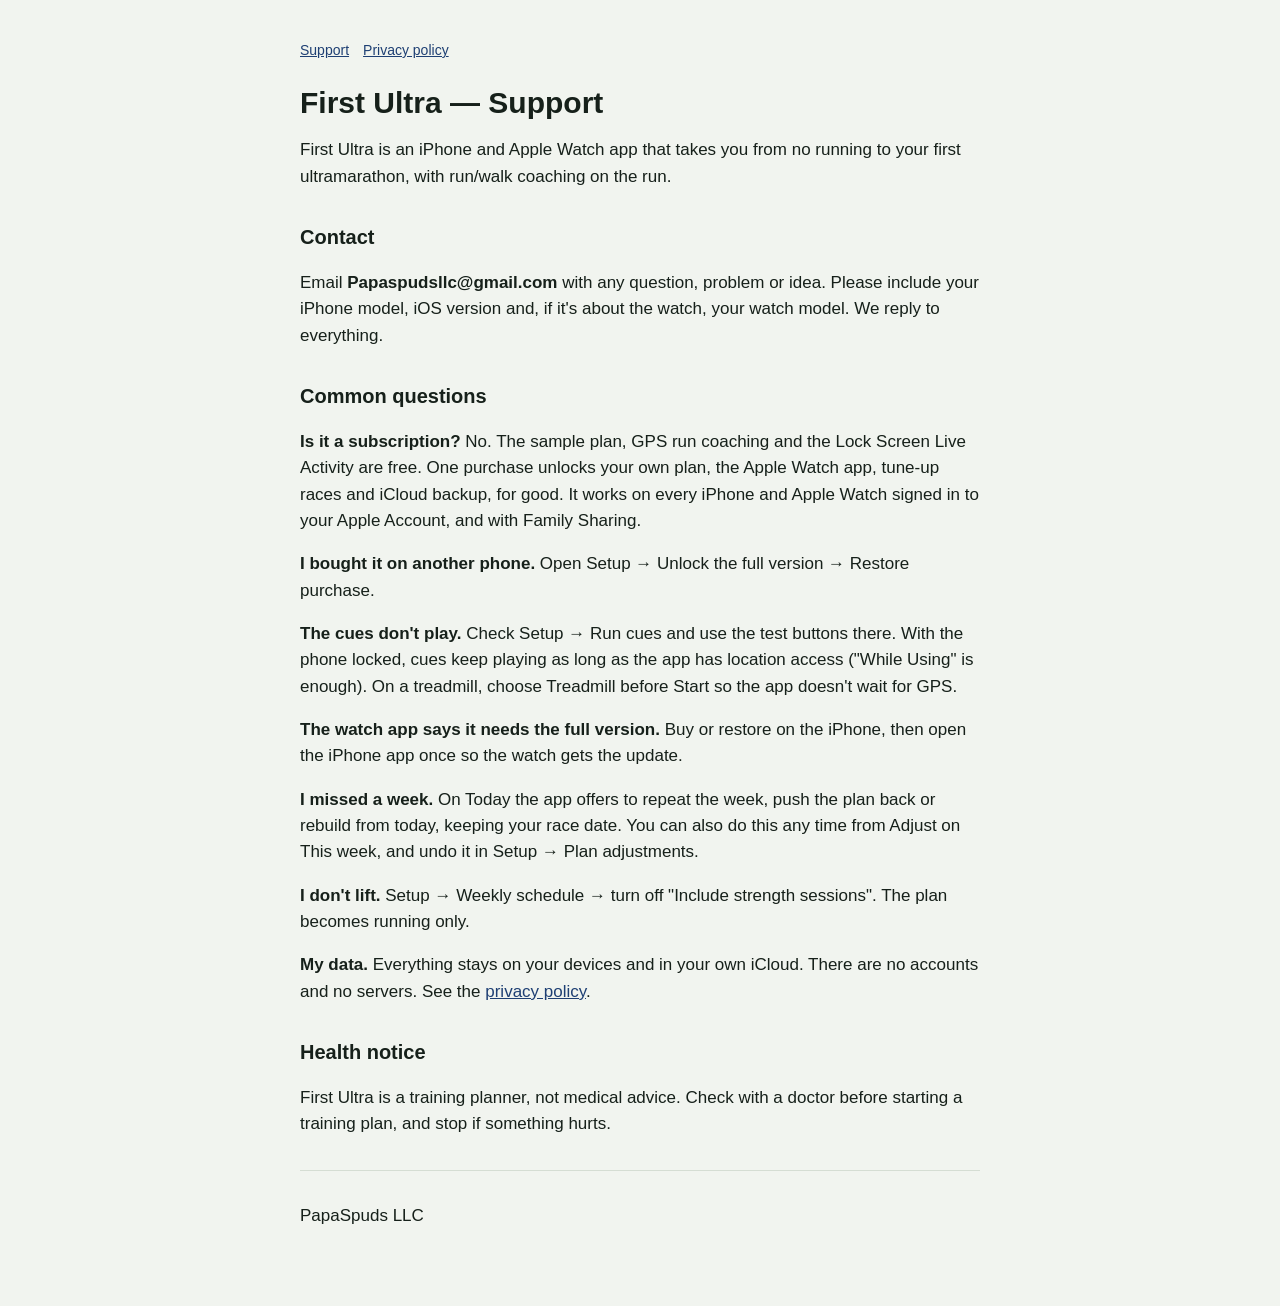
==== index.html @ ece2ba8e "First Ultra support site and privacy policy Co-Authored-By: Claude Fable 5.1 <noreply@anthropic.com>" ====
<!doctype html>
<html lang="en"><head><meta charset="utf-8"><meta name="viewport" content="width=device-width,initial-scale=1">
<title>First Ultra — Support</title>
<style>
:root{--bg:#F1F4EF;--ink:#16201A;--muted:#58665C;--accent:#1E3F73;--line:#D5DDD3}
@media(prefers-color-scheme:dark){:root{--bg:#0F1411;--ink:#E4EBE5;--muted:#9AA79E;--accent:#8DB2E8;--line:#2B362E}}
body{margin:0;background:var(--bg);color:var(--ink);font:17px/1.55 -apple-system,BlinkMacSystemFont,"Segoe UI",Helvetica,Arial,sans-serif}
main{max-width:680px;margin:0 auto;padding:40px 20px 60px}
h1{font-size:30px;line-height:1.15;margin:0 0 6px}h2{font-size:20px;margin:32px 0 8px}
a{color:var(--accent)}hr{border:0;border-top:1px solid var(--line);margin:32px 0}
nav{font-size:14px;color:var(--muted);margin-bottom:24px}nav a{margin-right:14px}
</style></head><body><main>
<nav><a href="index.html">Support</a><a href="privacy.html">Privacy policy</a></nav>
<h1>First Ultra — Support</h1>
<p>First Ultra is an iPhone and Apple Watch app that takes you from no running to your first ultramarathon, with run/walk coaching on the run.</p>
<h2>Contact</h2>
<p>Email <strong>Papaspudsllc@gmail.com</strong> with any question, problem or idea. Please include your iPhone model, iOS version and, if it's about the watch, your watch model. We reply to everything.</p>
<h2>Common questions</h2>
<p><strong>Is it a subscription?</strong> No. The sample plan, GPS run coaching and the Lock Screen Live Activity are free. One purchase unlocks your own plan, the Apple Watch app, tune-up races and iCloud backup, for good. It works on every iPhone and Apple Watch signed in to your Apple Account, and with Family Sharing.</p>
<p><strong>I bought it on another phone.</strong> Open Setup → Unlock the full version → Restore purchase.</p>
<p><strong>The cues don't play.</strong> Check Setup → Run cues and use the test buttons there. With the phone locked, cues keep playing as long as the app has location access ("While Using" is enough). On a treadmill, choose Treadmill before Start so the app doesn't wait for GPS.</p>
<p><strong>The watch app says it needs the full version.</strong> Buy or restore on the iPhone, then open the iPhone app once so the watch gets the update.</p>
<p><strong>I missed a week.</strong> On Today the app offers to repeat the week, push the plan back or rebuild from today, keeping your race date. You can also do this any time from Adjust on This week, and undo it in Setup → Plan adjustments.</p>
<p><strong>I don't lift.</strong> Setup → Weekly schedule → turn off "Include strength sessions". The plan becomes running only.</p>
<p><strong>My data.</strong> Everything stays on your devices and in your own iCloud. There are no accounts and no servers. See the <a href="privacy.html">privacy policy</a>.</p>
<h2>Health notice</h2>
<p>First Ultra is a training planner, not medical advice. Check with a doctor before starting a training plan, and stop if something hurts.</p>
<hr>
<p>PapaSpuds LLC</p>
</main></body></html>
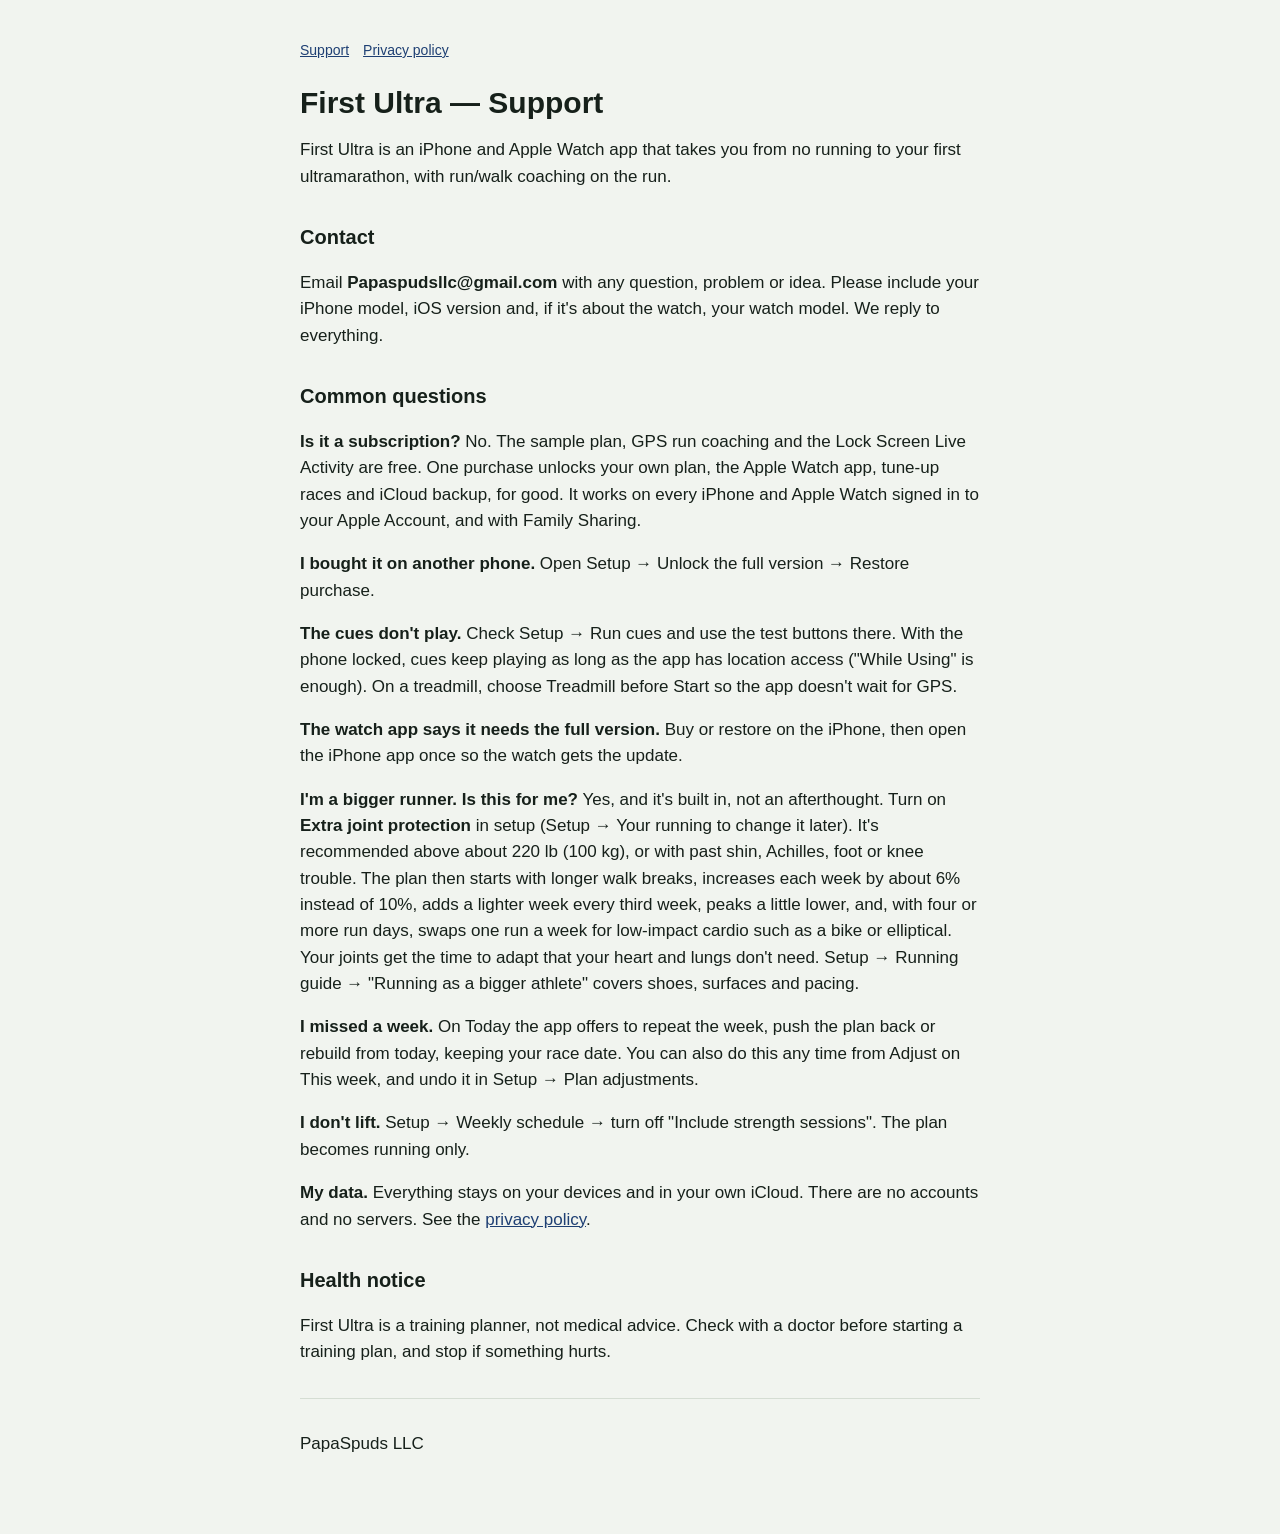
==== commit fe9182d5: "Support: joint protection for bigger runners Co-Authored-By: Claude Opus 5.5 <noreply@anthropic.com>" ====
--- a/index.html
+++ b/index.html
@@ -20,6 +20,7 @@
 <p><strong>I bought it on another phone.</strong> Open Setup → Unlock the full version → Restore purchase.</p>
 <p><strong>The cues don't play.</strong> Check Setup → Run cues and use the test buttons there. With the phone locked, cues keep playing as long as the app has location access ("While Using" is enough). On a treadmill, choose Treadmill before Start so the app doesn't wait for GPS.</p>
 <p><strong>The watch app says it needs the full version.</strong> Buy or restore on the iPhone, then open the iPhone app once so the watch gets the update.</p>
+<p><strong>I'm a bigger runner. Is this for me?</strong> Yes, and it's built in, not an afterthought. Turn on <strong>Extra joint protection</strong> in setup (Setup → Your running to change it later). It's recommended above about 220 lb (100 kg), or with past shin, Achilles, foot or knee trouble. The plan then starts with longer walk breaks, increases each week by about 6% instead of 10%, adds a lighter week every third week, peaks a little lower, and, with four or more run days, swaps one run a week for low-impact cardio such as a bike or elliptical. Your joints get the time to adapt that your heart and lungs don't need. Setup → Running guide → "Running as a bigger athlete" covers shoes, surfaces and pacing.</p>
 <p><strong>I missed a week.</strong> On Today the app offers to repeat the week, push the plan back or rebuild from today, keeping your race date. You can also do this any time from Adjust on This week, and undo it in Setup → Plan adjustments.</p>
 <p><strong>I don't lift.</strong> Setup → Weekly schedule → turn off "Include strength sessions". The plan becomes running only.</p>
 <p><strong>My data.</strong> Everything stays on your devices and in your own iCloud. There are no accounts and no servers. See the <a href="privacy.html">privacy policy</a>.</p>
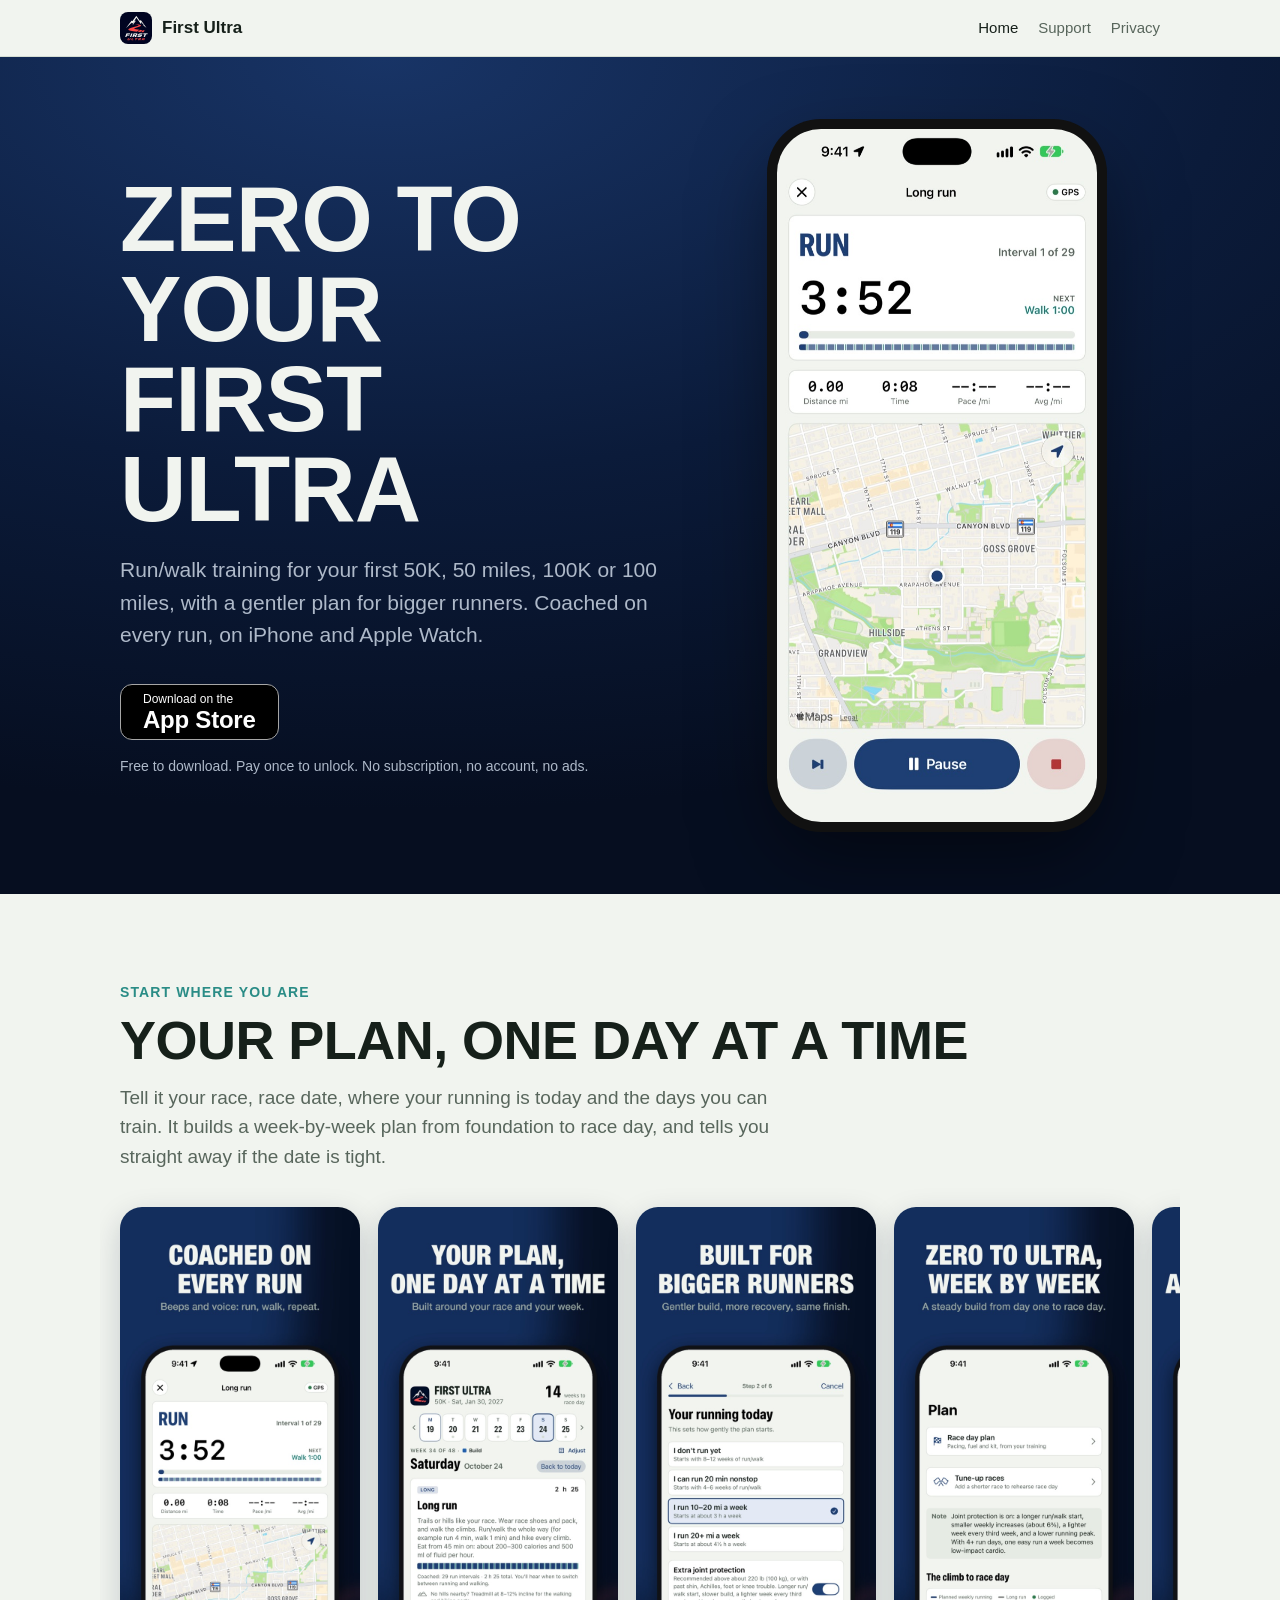
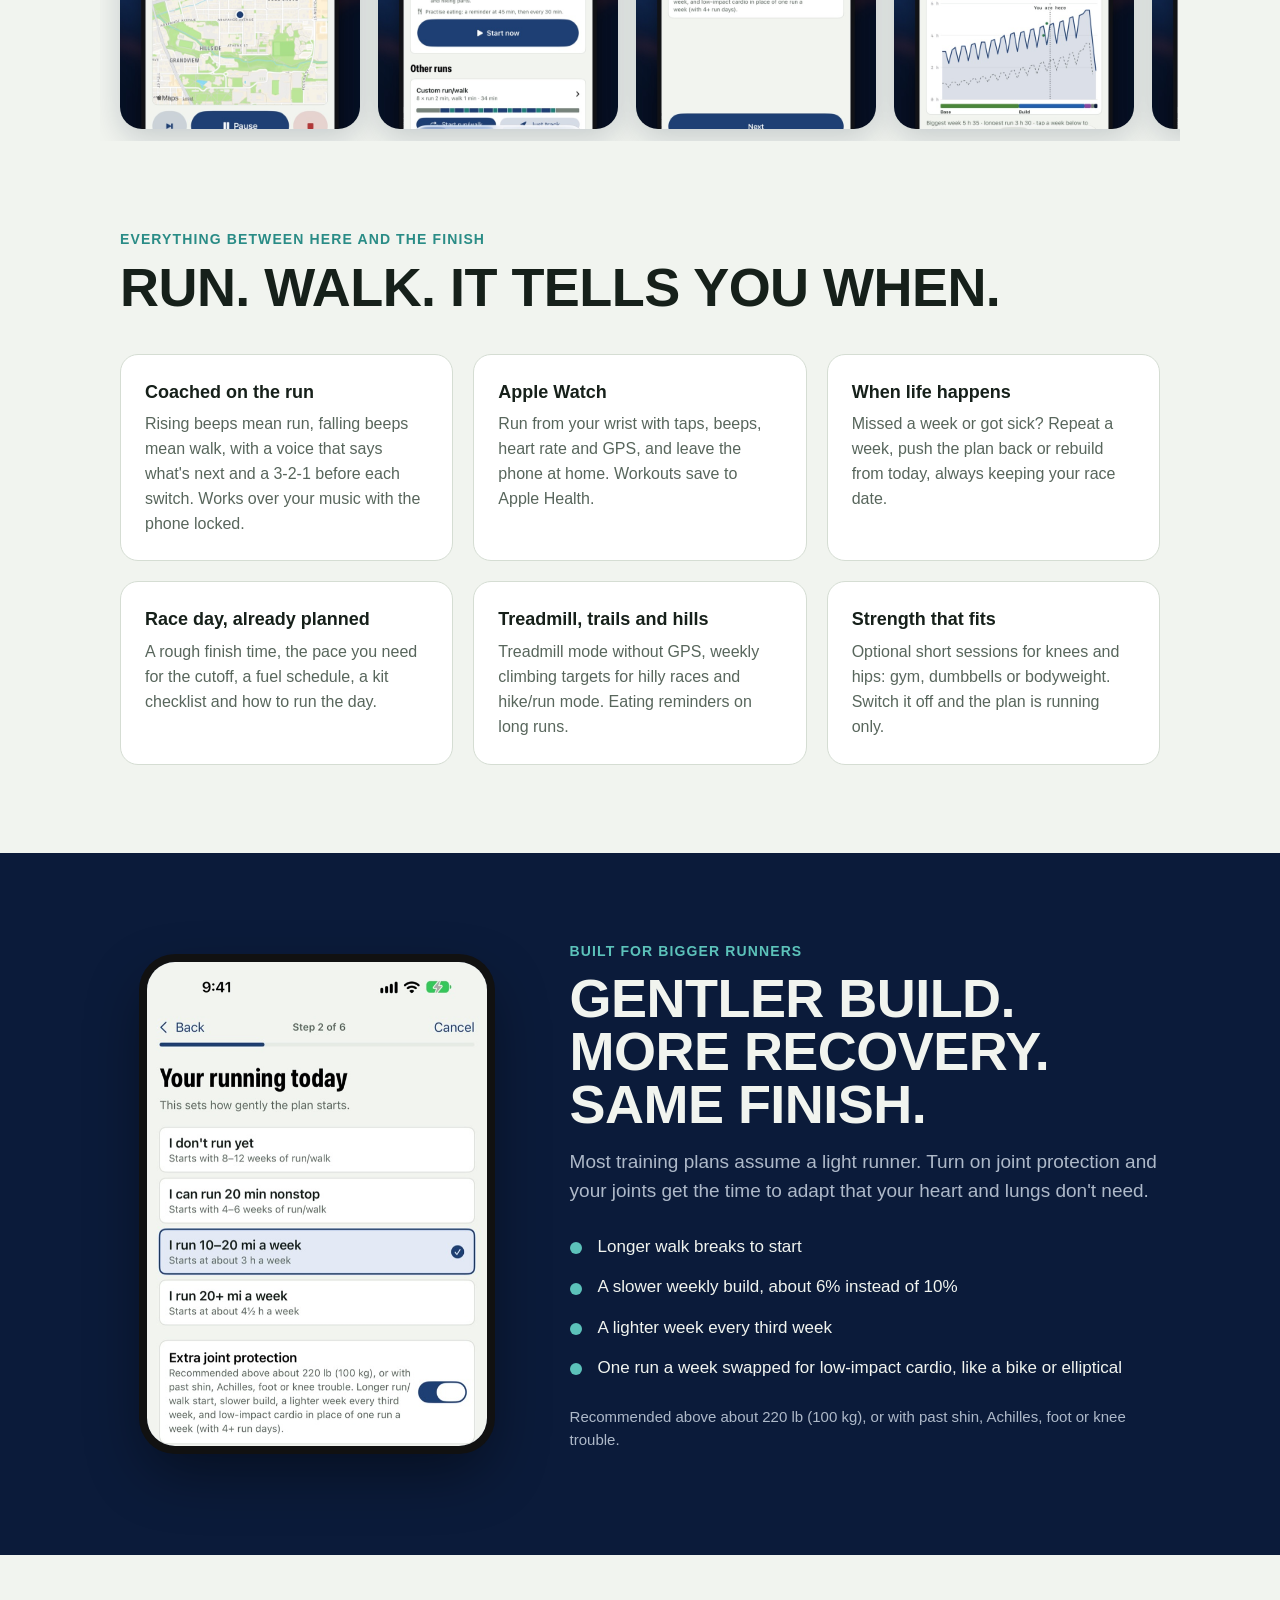
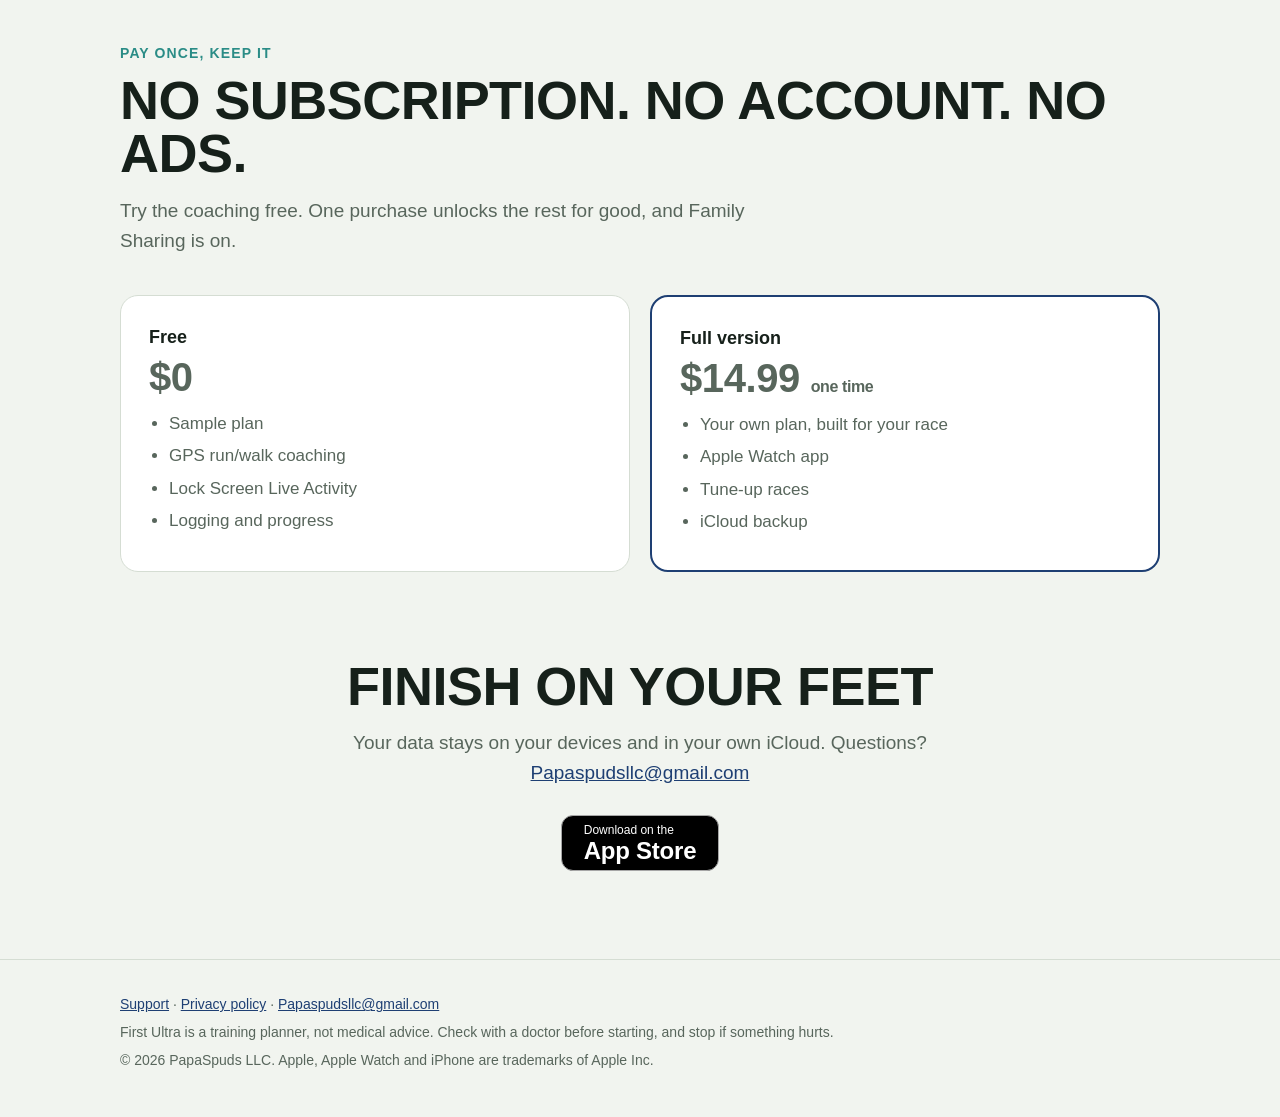
==== commit 460bdb2c: "Home page: hero, preview video, screenshots, pricing The root page becomes the First Ultra home page" ====
--- a/index.html
+++ b/index.html
@@ -1,31 +1,103 @@
 <!doctype html>
 <html lang="en"><head><meta charset="utf-8"><meta name="viewport" content="width=device-width,initial-scale=1">
-<title>First Ultra — Support</title>
-<style>
-:root{--bg:#F1F4EF;--ink:#16201A;--muted:#58665C;--accent:#1E3F73;--line:#D5DDD3}
-@media(prefers-color-scheme:dark){:root{--bg:#0F1411;--ink:#E4EBE5;--muted:#9AA79E;--accent:#8DB2E8;--line:#2B362E}}
-body{margin:0;background:var(--bg);color:var(--ink);font:17px/1.55 -apple-system,BlinkMacSystemFont,"Segoe UI",Helvetica,Arial,sans-serif}
-main{max-width:680px;margin:0 auto;padding:40px 20px 60px}
-h1{font-size:30px;line-height:1.15;margin:0 0 6px}h2{font-size:20px;margin:32px 0 8px}
-a{color:var(--accent)}hr{border:0;border-top:1px solid var(--line);margin:32px 0}
-nav{font-size:14px;color:var(--muted);margin-bottom:24px}nav a{margin-right:14px}
-</style></head><body><main>
-<nav><a href="index.html">Support</a><a href="privacy.html">Privacy policy</a></nav>
-<h1>First Ultra — Support</h1>
-<p>First Ultra is an iPhone and Apple Watch app that takes you from no running to your first ultramarathon, with run/walk coaching on the run.</p>
-<h2>Contact</h2>
-<p>Email <strong>Papaspudsllc@gmail.com</strong> with any question, problem or idea. Please include your iPhone model, iOS version and, if it's about the watch, your watch model. We reply to everything.</p>
-<h2>Common questions</h2>
-<p><strong>Is it a subscription?</strong> No. The sample plan, GPS run coaching and the Lock Screen Live Activity are free. One purchase unlocks your own plan, the Apple Watch app, tune-up races and iCloud backup, for good. It works on every iPhone and Apple Watch signed in to your Apple Account, and with Family Sharing.</p>
-<p><strong>I bought it on another phone.</strong> Open Setup → Unlock the full version → Restore purchase.</p>
-<p><strong>The cues don't play.</strong> Check Setup → Run cues and use the test buttons there. With the phone locked, cues keep playing as long as the app has location access ("While Using" is enough). On a treadmill, choose Treadmill before Start so the app doesn't wait for GPS.</p>
-<p><strong>The watch app says it needs the full version.</strong> Buy or restore on the iPhone, then open the iPhone app once so the watch gets the update.</p>
-<p><strong>I'm a bigger runner. Is this for me?</strong> Yes, and it's built in, not an afterthought. Turn on <strong>Extra joint protection</strong> in setup (Setup → Your running to change it later). It's recommended above about 220 lb (100 kg), or with past shin, Achilles, foot or knee trouble. The plan then starts with longer walk breaks, increases each week by about 6% instead of 10%, adds a lighter week every third week, peaks a little lower, and, with four or more run days, swaps one run a week for low-impact cardio such as a bike or elliptical. Your joints get the time to adapt that your heart and lungs don't need. Setup → Running guide → "Running as a bigger athlete" covers shoes, surfaces and pacing.</p>
-<p><strong>I missed a week.</strong> On Today the app offers to repeat the week, push the plan back or rebuild from today, keeping your race date. You can also do this any time from Adjust on This week, and undo it in Setup → Plan adjustments.</p>
-<p><strong>I don't lift.</strong> Setup → Weekly schedule → turn off "Include strength sessions". The plan becomes running only.</p>
-<p><strong>My data.</strong> Everything stays on your devices and in your own iCloud. There are no accounts and no servers. See the <a href="privacy.html">privacy policy</a>.</p>
-<h2>Health notice</h2>
-<p>First Ultra is a training planner, not medical advice. Check with a doctor before starting a training plan, and stop if something hurts.</p>
-<hr>
-<p>PapaSpuds LLC</p>
-</main></body></html>+<title>First Ultra: zero to your first ultramarathon</title>
+<meta name="description" content="Run/walk training for your first 50K, 50 miles, 100K or 100 miles, with a gentler plan for bigger runners. iPhone and Apple Watch. Pay once, no subscription.">
+<meta name="apple-itunes-app" content="app-id=6824324954">
+<meta name="theme-color" content="#0B1B3A">
+<link rel="canonical" href="https://joshuasharmon-stack.github.io/first-ultra/">
+<link rel="icon" href="assets/favicon.png"><link rel="apple-touch-icon" href="assets/apple-touch-icon.png">
+<meta property="og:type" content="website"><meta property="og:title" content="First Ultra: zero to your first ultramarathon">
+<meta property="og:description" content="Run/walk training for your first 50K, 50 miles, 100K or 100 miles, with a gentler plan for bigger runners. iPhone and Apple Watch. Pay once, no subscription."><meta property="og:url" content="https://joshuasharmon-stack.github.io/first-ultra/">
+<meta property="og:image" content="https://joshuasharmon-stack.github.io/first-ultra/assets/og.jpg"><meta name="twitter:card" content="summary_large_image">
+<link rel="stylesheet" href="assets/site.css">
+</head><body>
+<header class="top"><div class="wrap">
+<a class="brand" href="index.html"><img src="assets/icon.png" alt="" width="32" height="32">First Ultra</a>
+<nav><a href="index.html" aria-current=page>Home</a><a href="support.html">Support</a><a href="privacy.html">Privacy</a></nav>
+</div></header>
+<main>
+<div class="hero"><div class="wrap">
+<div>
+<h1 class="display">Zero to your first ultra</h1>
+<p class="lede">Run/walk training for your first 50K, 50 miles, 100K or 100 miles, with a gentler plan for bigger runners. Coached on every run, on iPhone and Apple Watch.</p>
+<a class="badge" href="https://apps.apple.com/us/app/first-ultra/id6824324954"><span class="store"><small>Download on the</small>App Store</span></a>
+<p class="terms">Free to download. Pay once to unlock. No subscription, no account, no ads.</p>
+</div>
+<div class="phone"><video src="assets/preview.mp4" poster="assets/poster.jpg" autoplay muted loop playsinline preload="metadata" aria-label="First Ultra app preview: plan, run/walk cues and race day"></video></div>
+</div></div>
+
+<section><div class="wrap">
+<p class="kicker">Start where you are</p>
+<h2 class="display h2">Your plan, one day at a time</h2>
+<p class="sub">Tell it your race, race date, where your running is today and the days you can train. It builds a week-by-week plan from foundation to race day, and tells you straight away if the date is tight.</p>
+</div>
+<div class="shots" tabindex="0" aria-label="App screenshots">
+<img src="assets/shot-01.jpg" alt="Coached on every run" width="640" height="1391" loading="lazy">
+<img src="assets/shot-02.jpg" alt="Your plan, one day at a time" width="640" height="1391" loading="lazy">
+<img src="assets/shot-03.jpg" alt="Built for bigger runners" width="640" height="1391" loading="lazy">
+<img src="assets/shot-04.jpg" alt="Zero to ultra, week by week" width="640" height="1391" loading="lazy">
+<img src="assets/shot-05.jpg" alt="Race day, already planned" width="640" height="1391" loading="lazy">
+<img src="assets/shot-06.jpg" alt="Strength that fits your week" width="640" height="1391" loading="lazy">
+<img src="assets/shot-07.jpg" alt="Watch the miles add up" width="640" height="1391" loading="lazy">
+</div></section>
+
+<section style="padding-top:0"><div class="wrap">
+<p class="kicker">Everything between here and the finish</p>
+<h2 class="display h2">Run. Walk. It tells you when.</h2>
+<div class="grid">
+<div class="card"><h3>Coached on the run</h3><p>Rising beeps mean run, falling beeps mean walk, with a voice that says what's next and a 3-2-1 before each switch. Works over your music with the phone locked.</p></div>
+<div class="card"><h3>Apple Watch</h3><p>Run from your wrist with taps, beeps, heart rate and GPS, and leave the phone at home. Workouts save to Apple Health.</p></div>
+<div class="card"><h3>When life happens</h3><p>Missed a week or got sick? Repeat a week, push the plan back or rebuild from today, always keeping your race date.</p></div>
+<div class="card"><h3>Race day, already planned</h3><p>A rough finish time, the pace you need for the cutoff, a fuel schedule, a kit checklist and how to run the day.</p></div>
+<div class="card"><h3>Treadmill, trails and hills</h3><p>Treadmill mode without GPS, weekly climbing targets for hilly races and hike/run mode. Eating reminders on long runs.</p></div>
+<div class="card"><h3>Strength that fits</h3><p>Optional short sessions for knees and hips: gym, dumbbells or bodyweight. Switch it off and the plan is running only.</p></div>
+</div>
+</div></section>
+
+<section class="big"><div class="wrap">
+<img class="screen" src="assets/joints.jpg" alt="The Extra joint protection setting in First Ultra setup" width="600" height="855" loading="lazy">
+<div>
+<p class="kicker" style="color:#5CC2BA">Built for bigger runners</p>
+<h2 class="display h2">Gentler build. More recovery. Same finish.</h2>
+<p class="sub">Most training plans assume a light runner. Turn on joint protection and your joints get the time to adapt that your heart and lungs don't need.</p>
+<ul>
+<li>Longer walk breaks to start</li>
+<li>A slower weekly build, about 6% instead of 10%</li>
+<li>A lighter week every third week</li>
+<li>One run a week swapped for low-impact cardio, like a bike or elliptical</li>
+</ul>
+<p class="note">Recommended above about 220 lb (100 kg), or with past shin, Achilles, foot or knee trouble.</p>
+</div>
+</div></section>
+
+<section><div class="wrap">
+<p class="kicker">Pay once, keep it</p>
+<h2 class="display h2">No subscription. No account. No ads.</h2>
+<p class="sub">Try the coaching free. One purchase unlocks the rest for good, and Family Sharing is on.</p>
+<div class="price">
+<div class="card"><h3>Free</h3><p class="display amt">$0</p>
+<ul><li>Sample plan</li><li>GPS run/walk coaching</li><li>Lock Screen Live Activity</li><li>Logging and progress</li></ul></div>
+<div class="card paid"><h3>Full version</h3><p class="display amt">$14.99 <span style="font-size:16px;text-transform:none;font-weight:600;color:var(--muted)">one time</span></p>
+<ul><li>Your own plan, built for your race</li><li>Apple Watch app</li><li>Tune-up races</li><li>iCloud backup</li></ul></div>
+</div>
+</div></section>
+
+<section class="cta" style="padding-top:0"><div class="wrap">
+<h2 class="display h2">Finish on your feet</h2>
+<p class="sub">Your data stays on your devices and in your own iCloud. Questions? <a href="mailto:Papaspudsllc@gmail.com">Papaspudsllc@gmail.com</a></p>
+<a class="badge" href="https://apps.apple.com/us/app/first-ultra/id6824324954"><span class="store"><small>Download on the</small>App Store</span></a>
+</div></section>
+
+<script>
+if (matchMedia('(prefers-reduced-motion: reduce)').matches) {
+  var v = document.querySelector('.phone video'); v.removeAttribute('autoplay'); v.pause(); v.controls = true;
+}
+</script>
+
+</main>
+<footer class="foot"><div class="wrap">
+<p><a href="support.html">Support</a> · <a href="privacy.html">Privacy policy</a> · <a href="mailto:Papaspudsllc@gmail.com">Papaspudsllc@gmail.com</a></p>
+<p>First Ultra is a training planner, not medical advice. Check with a doctor before starting, and stop if something hurts.</p>
+<p>© 2026 PapaSpuds LLC. Apple, Apple Watch and iPhone are trademarks of Apple Inc.</p>
+</div></footer>
+</body></html>
--- a/assets/site.css
+++ b/assets/site.css
@@ -0,0 +1,98 @@
+:root{--bg:#F1F4EF;--ink:#16201A;--muted:#58665C;--accent:#1E3F73;--line:#D5DDD3;--card:#FFFFFF;--teal:#2A8C86;
+--navy:#0B1B3A;--navy2:#1E3F73;--cream:#F1F4EF;--cream-muted:#AEB9C9}
+@media(prefers-color-scheme:dark){:root{--bg:#0F1411;--ink:#E4EBE5;--muted:#9AA79E;--accent:#8DB2E8;--line:#2B362E;--card:#161D19;--teal:#5CC2BA}}
+*{box-sizing:border-box}
+html{-webkit-text-size-adjust:100%}
+body{margin:0;background:var(--bg);color:var(--ink);font:17px/1.55 -apple-system,BlinkMacSystemFont,"Segoe UI",Helvetica,Arial,sans-serif}
+a{color:var(--accent)}
+img,video{display:block;max-width:100%;height:auto}
+.wrap{max-width:1080px;margin:0 auto;padding:0 20px}
+.display{font-family:-apple-system,BlinkMacSystemFont,"Helvetica Neue","Arial Narrow",sans-serif;font-weight:800;font-stretch:condensed;letter-spacing:-.01em;text-transform:uppercase;line-height:.98}
+
+/* Header */
+.top{position:sticky;top:0;z-index:10;background:color-mix(in srgb,var(--bg) 86%,transparent);backdrop-filter:saturate(1.6) blur(14px);-webkit-backdrop-filter:saturate(1.6) blur(14px);border-bottom:1px solid var(--line)}
+.top .wrap{display:flex;align-items:center;justify-content:space-between;height:56px}
+.brand{display:flex;align-items:center;gap:10px;font-weight:700;color:var(--ink);text-decoration:none;font-size:17px}
+.brand img{border-radius:8px}
+.top nav{display:flex;gap:20px;font-size:15px}
+.top nav a{color:var(--muted);text-decoration:none}
+.top nav a:hover,.top nav a[aria-current]{color:var(--ink)}
+
+/* Text pages */
+.doc{max-width:680px;margin:0 auto;padding:40px 20px 60px}
+.doc h1{font-size:30px;line-height:1.15;margin:0 0 6px}
+.doc h2{font-size:20px;margin:32px 0 8px}
+.doc hr{border:0;border-top:1px solid var(--line);margin:32px 0}
+
+/* Hero */
+.hero{background:radial-gradient(120% 90% at 30% 0%,#183466 0%,var(--navy) 55%,#060E20 100%);color:var(--cream);overflow:hidden}
+.hero .wrap{display:grid;grid-template-columns:1.1fr .9fr;gap:48px;align-items:center;padding-top:72px;padding-bottom:72px}
+.hero h1{font-size:clamp(48px,7.4vw,92px);margin:0 0 20px}
+.hero .lede{font-size:clamp(18px,2vw,21px);color:var(--cream-muted);max-width:30em;margin:0 0 32px}
+.badge img{height:56px;width:auto}
+.terms{margin:16px 0 0;font-size:14px;color:var(--cream-muted)}
+.phone{justify-self:center;width:min(320px,80vw);aspect-ratio:886/1920;border-radius:44px;overflow:hidden;background:#000;box-shadow:0 0 0 10px #111,0 30px 80px rgba(0,0,0,.5)}
+.phone video{width:100%;height:100%;object-fit:cover}
+
+/* Sections */
+section{padding:88px 0}
+.kicker{font-size:14px;font-weight:600;letter-spacing:.08em;text-transform:uppercase;color:var(--teal);margin:0 0 10px}
+.h2{font-size:clamp(34px,4.6vw,54px);margin:0 0 16px}
+.sub{font-size:19px;color:var(--muted);max-width:36em;margin:0}
+
+/* Screenshot strip */
+.shots{display:flex;gap:18px;overflow-x:auto;scroll-snap-type:x mandatory;padding:36px 20px 12px;margin:0 auto;max-width:1080px;scrollbar-width:thin}
+.shots img{flex:0 0 auto;width:min(240px,62vw);height:auto;border-radius:22px;scroll-snap-align:center;box-shadow:0 10px 30px rgba(11,27,58,.18)}
+
+/* Features */
+.grid{display:grid;grid-template-columns:repeat(3,1fr);gap:20px;margin-top:40px}
+.card{background:var(--card);border:1px solid var(--line);border-radius:18px;padding:24px}
+.card h3{font-size:18px;margin:0 0 6px}
+.card p{margin:0;color:var(--muted);font-size:16px}
+
+/* Bigger runners */
+.big{background:var(--navy);color:var(--cream)}
+.big .wrap{display:grid;grid-template-columns:.8fr 1.2fr;gap:56px;align-items:center}
+.big img{width:min(340px,80vw);justify-self:center;border-radius:28px;box-shadow:0 0 0 8px #111,0 24px 60px rgba(0,0,0,.45)}
+.big .sub{color:var(--cream-muted)}
+.big ul{list-style:none;padding:0;margin:28px 0 0;display:grid;gap:14px}
+.big li{padding-left:28px;position:relative}
+.big li::before{content:"";position:absolute;left:0;top:.5em;width:12px;height:12px;border-radius:50%;background:#5CC2BA}
+.big .note{font-size:15px;color:var(--cream-muted);margin-top:24px}
+
+/* Pricing */
+.price{display:grid;grid-template-columns:1fr 1fr;gap:20px;margin-top:40px}
+.price .card{padding:28px}
+.price .amt{font-size:40px;margin:4px 0 14px}
+.price ul{margin:0;padding-left:20px;color:var(--muted)}
+.price li{margin:6px 0}
+.price .paid{border:2px solid var(--accent)}
+
+/* Final CTA */
+.cta{text-align:center}
+.cta .badge{display:inline-block;margin-top:28px}
+.cta .sub{margin:0 auto}
+
+/* Footer */
+.foot{border-top:1px solid var(--line);padding:28px 0 40px;font-size:14px;color:var(--muted)}
+.foot p{margin:6px 0}
+
+@media(max-width:820px){
+  .hero .wrap,.big .wrap{grid-template-columns:1fr;gap:40px}
+  .hero .wrap{padding-top:48px;padding-bottom:56px;text-align:center}
+  .hero .lede{margin-left:auto;margin-right:auto}
+  .badge{display:inline-block}
+  .big .wrap > :first-child{order:2}
+  .grid{grid-template-columns:1fr 1fr}
+  section{padding:64px 0}
+}
+@media(max-width:560px){
+  .grid,.price{grid-template-columns:1fr}
+  .top nav{gap:14px}
+}
+@media(prefers-reduced-motion:reduce){.shots{scroll-behavior:auto}}
+
+/* Stand-in until the official badge is saved as assets/app-store-badge.svg */
+.store{display:inline-flex;flex-direction:column;justify-content:center;height:56px;padding:0 22px;border-radius:12px;background:#000;color:#fff;border:1px solid #A6A6A6;font-size:24px;font-weight:600;line-height:1;letter-spacing:-.01em;text-align:left}
+.store small{font-size:12px;font-weight:500;margin-bottom:3px;letter-spacing:0}
+.badge{text-decoration:none}
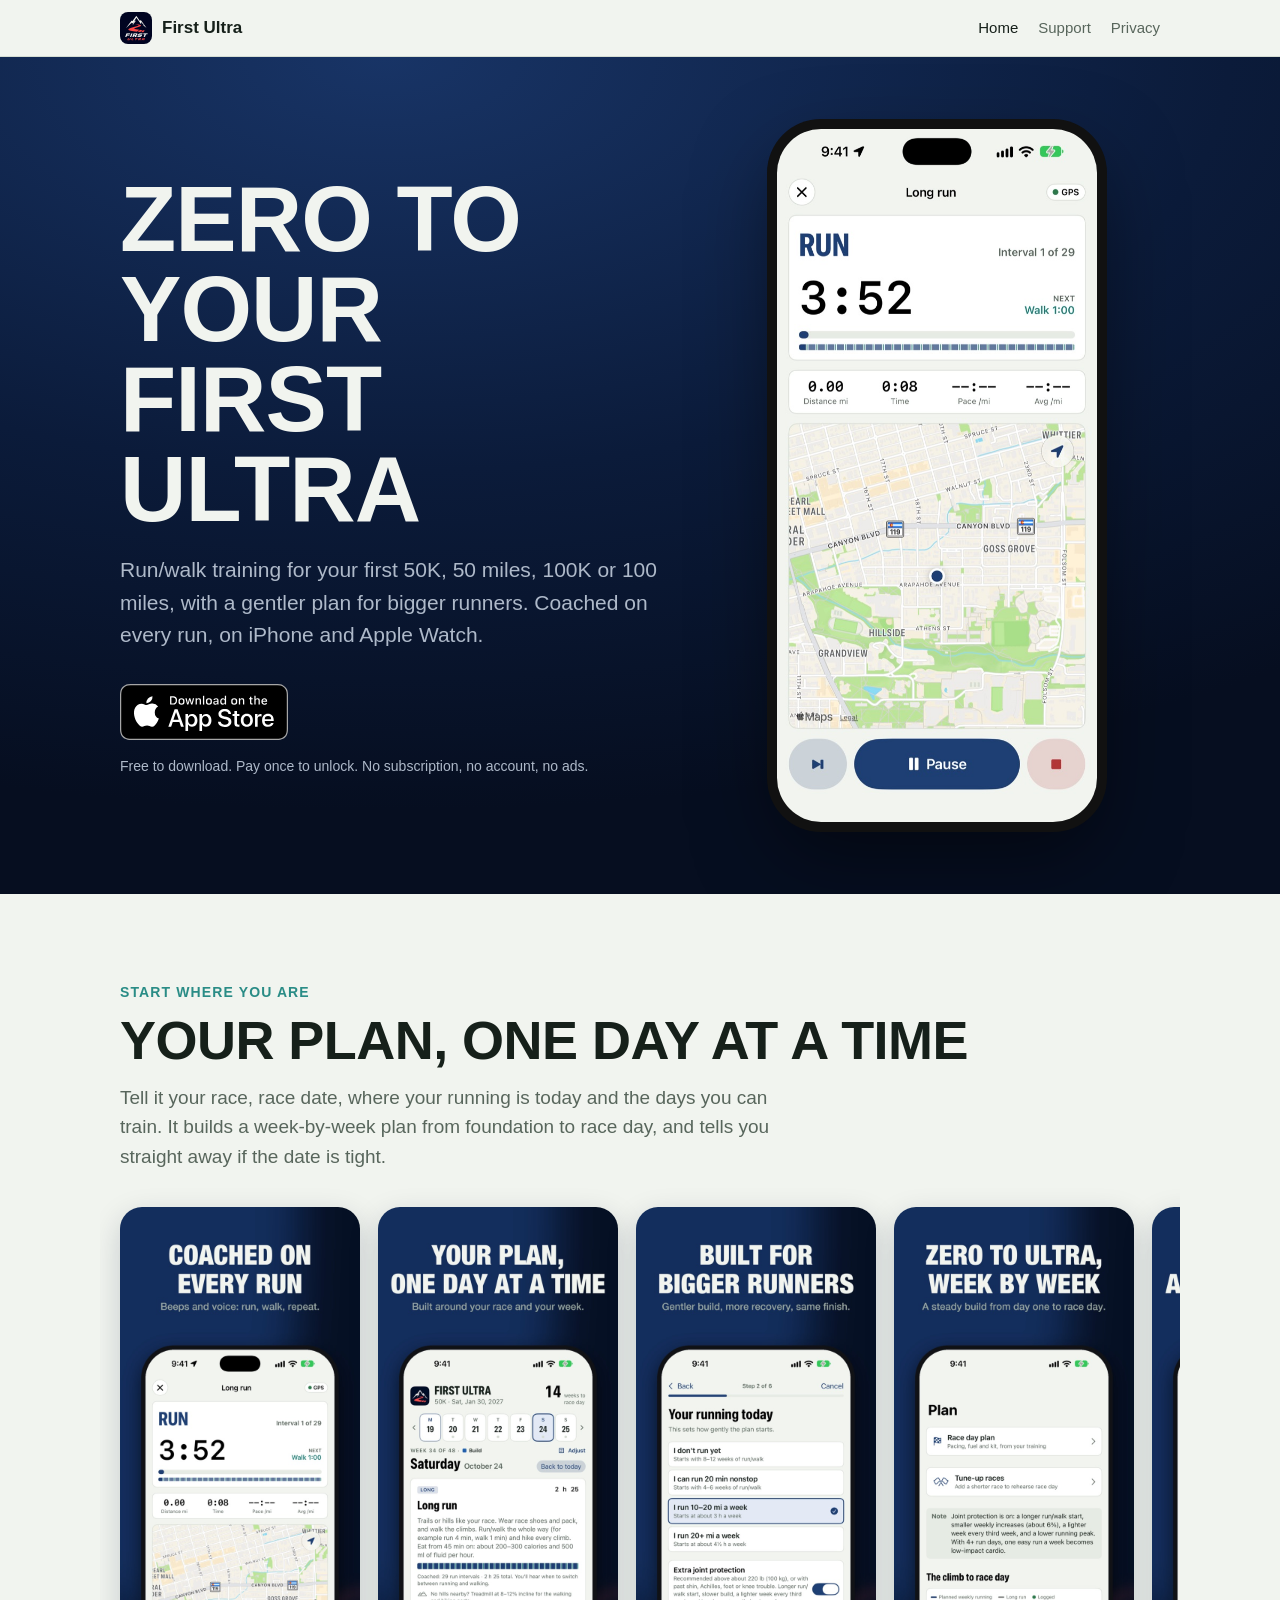
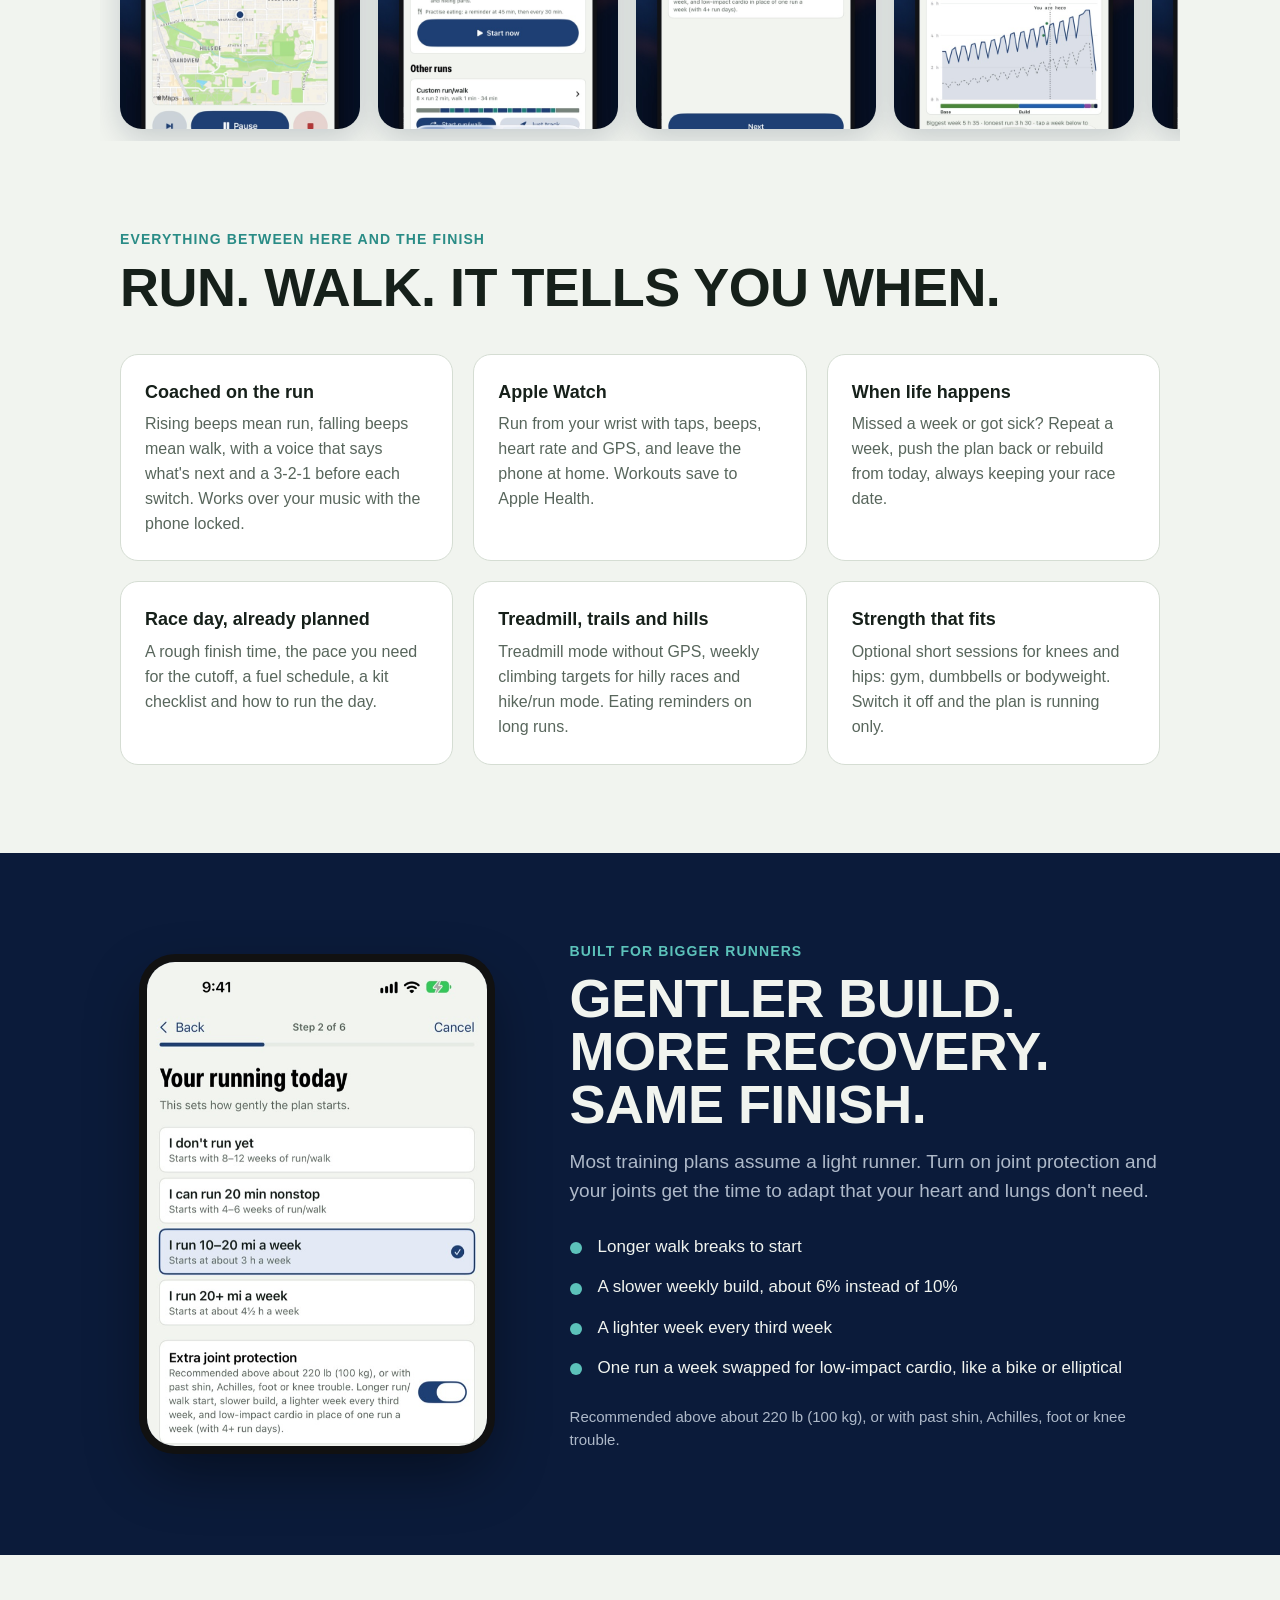
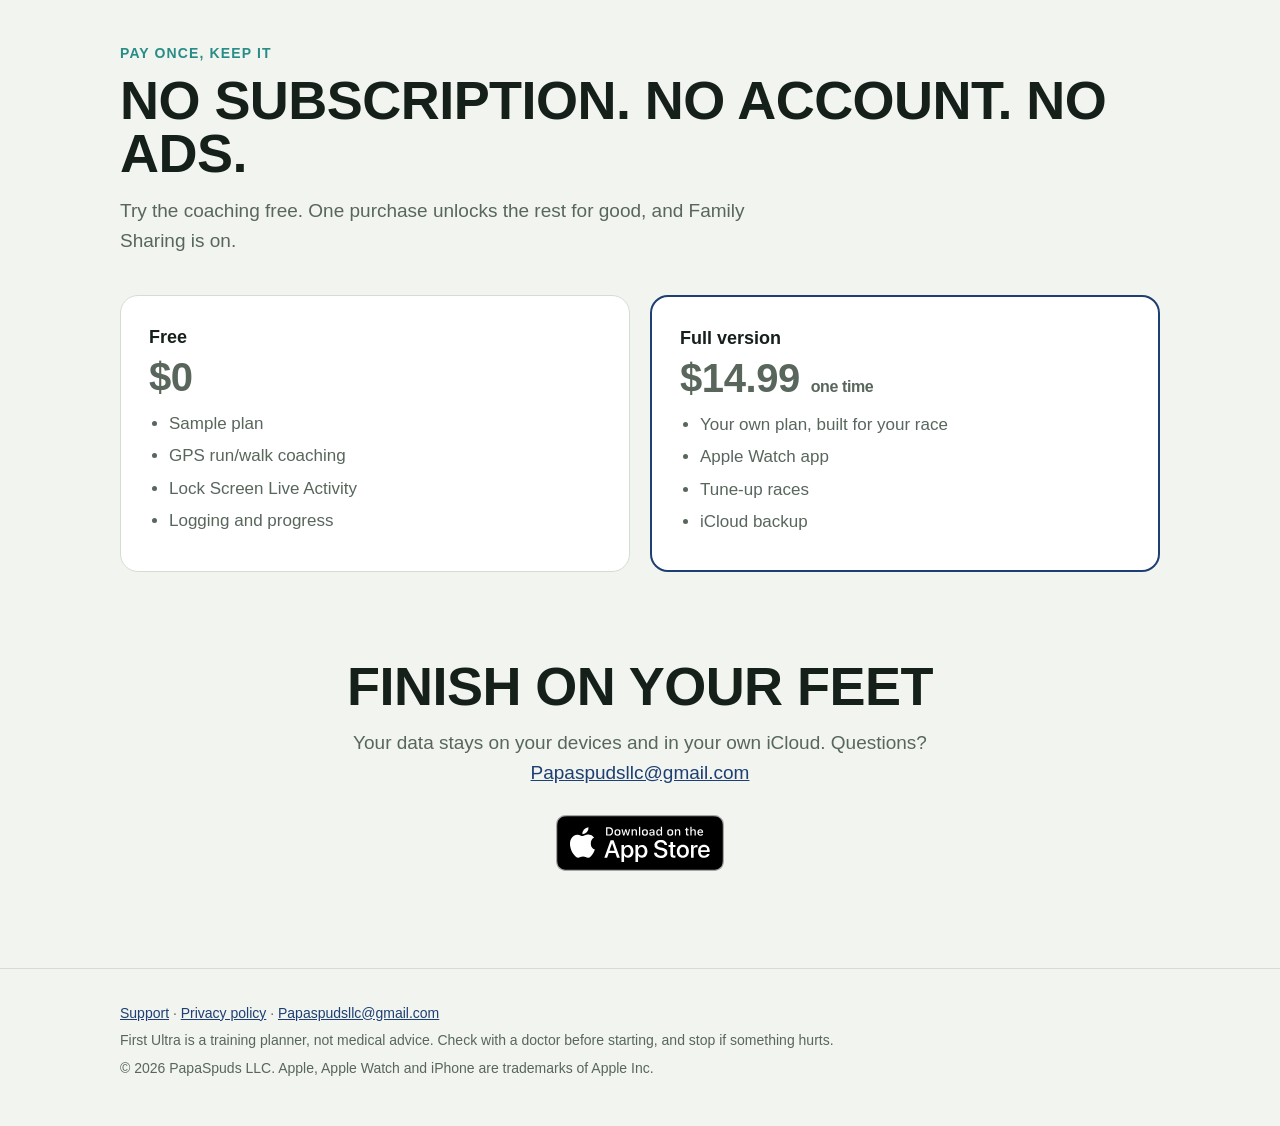
==== commit 1d28641a: "Use Apple's official App Store badge Co-Authored-By: Claude Opus 5.5 <noreply@anthropic.com>" ====
--- a/index.html
+++ b/index.html
@@ -20,7 +20,7 @@
 <div>
 <h1 class="display">Zero to your first ultra</h1>
 <p class="lede">Run/walk training for your first 50K, 50 miles, 100K or 100 miles, with a gentler plan for bigger runners. Coached on every run, on iPhone and Apple Watch.</p>
-<a class="badge" href="https://apps.apple.com/us/app/first-ultra/id6824324954"><span class="store"><small>Download on the</small>App Store</span></a>
+<a class="badge" href="https://apps.apple.com/us/app/first-ultra/id6824324954"><img src="assets/app-store-badge.svg" alt="Download on the App Store" width="168" height="56"></a>
 <p class="terms">Free to download. Pay once to unlock. No subscription, no account, no ads.</p>
 </div>
 <div class="phone"><video src="assets/preview.mp4" poster="assets/poster.jpg" autoplay muted loop playsinline preload="metadata" aria-label="First Ultra app preview: plan, run/walk cues and race day"></video></div>
@@ -85,7 +85,7 @@
 <section class="cta" style="padding-top:0"><div class="wrap">
 <h2 class="display h2">Finish on your feet</h2>
 <p class="sub">Your data stays on your devices and in your own iCloud. Questions? <a href="mailto:Papaspudsllc@gmail.com">Papaspudsllc@gmail.com</a></p>
-<a class="badge" href="https://apps.apple.com/us/app/first-ultra/id6824324954"><span class="store"><small>Download on the</small>App Store</span></a>
+<a class="badge" href="https://apps.apple.com/us/app/first-ultra/id6824324954"><img src="assets/app-store-badge.svg" alt="Download on the App Store" width="168" height="56"></a>
 </div></section>
 
 <script>
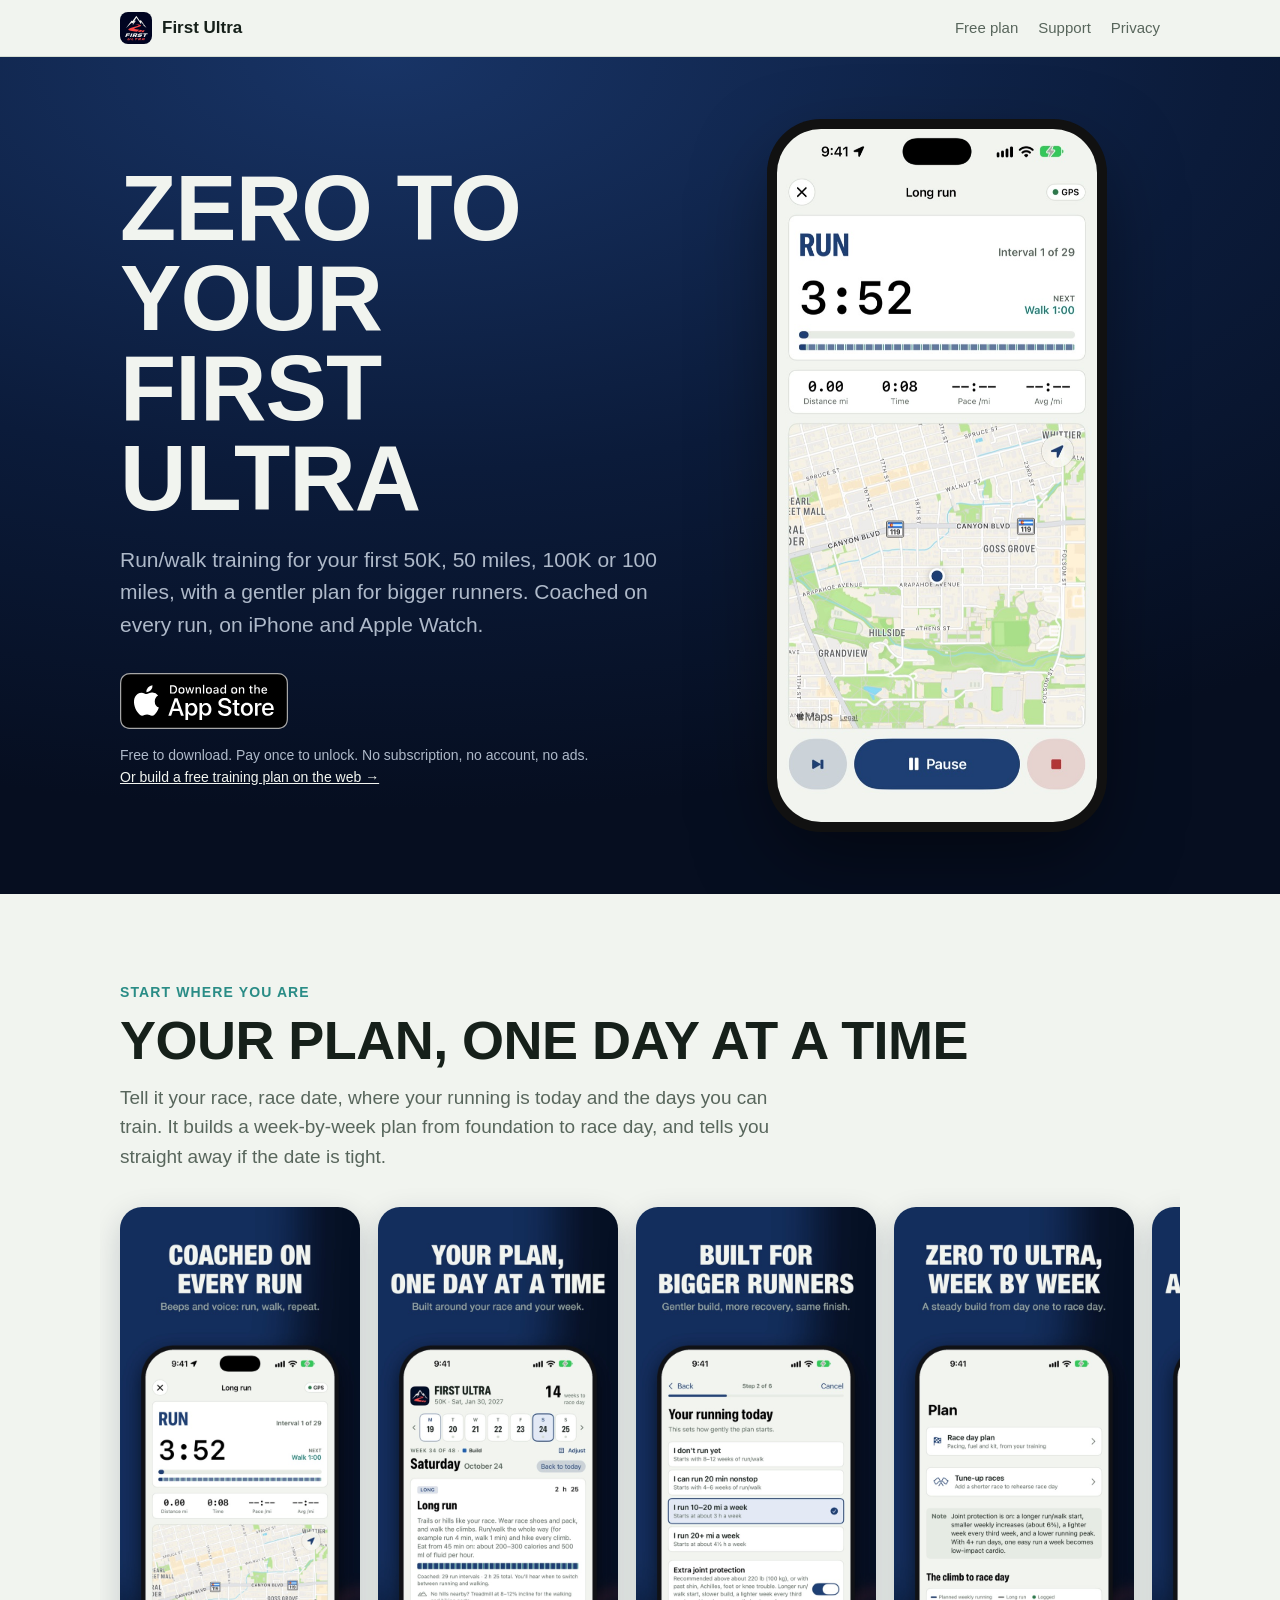
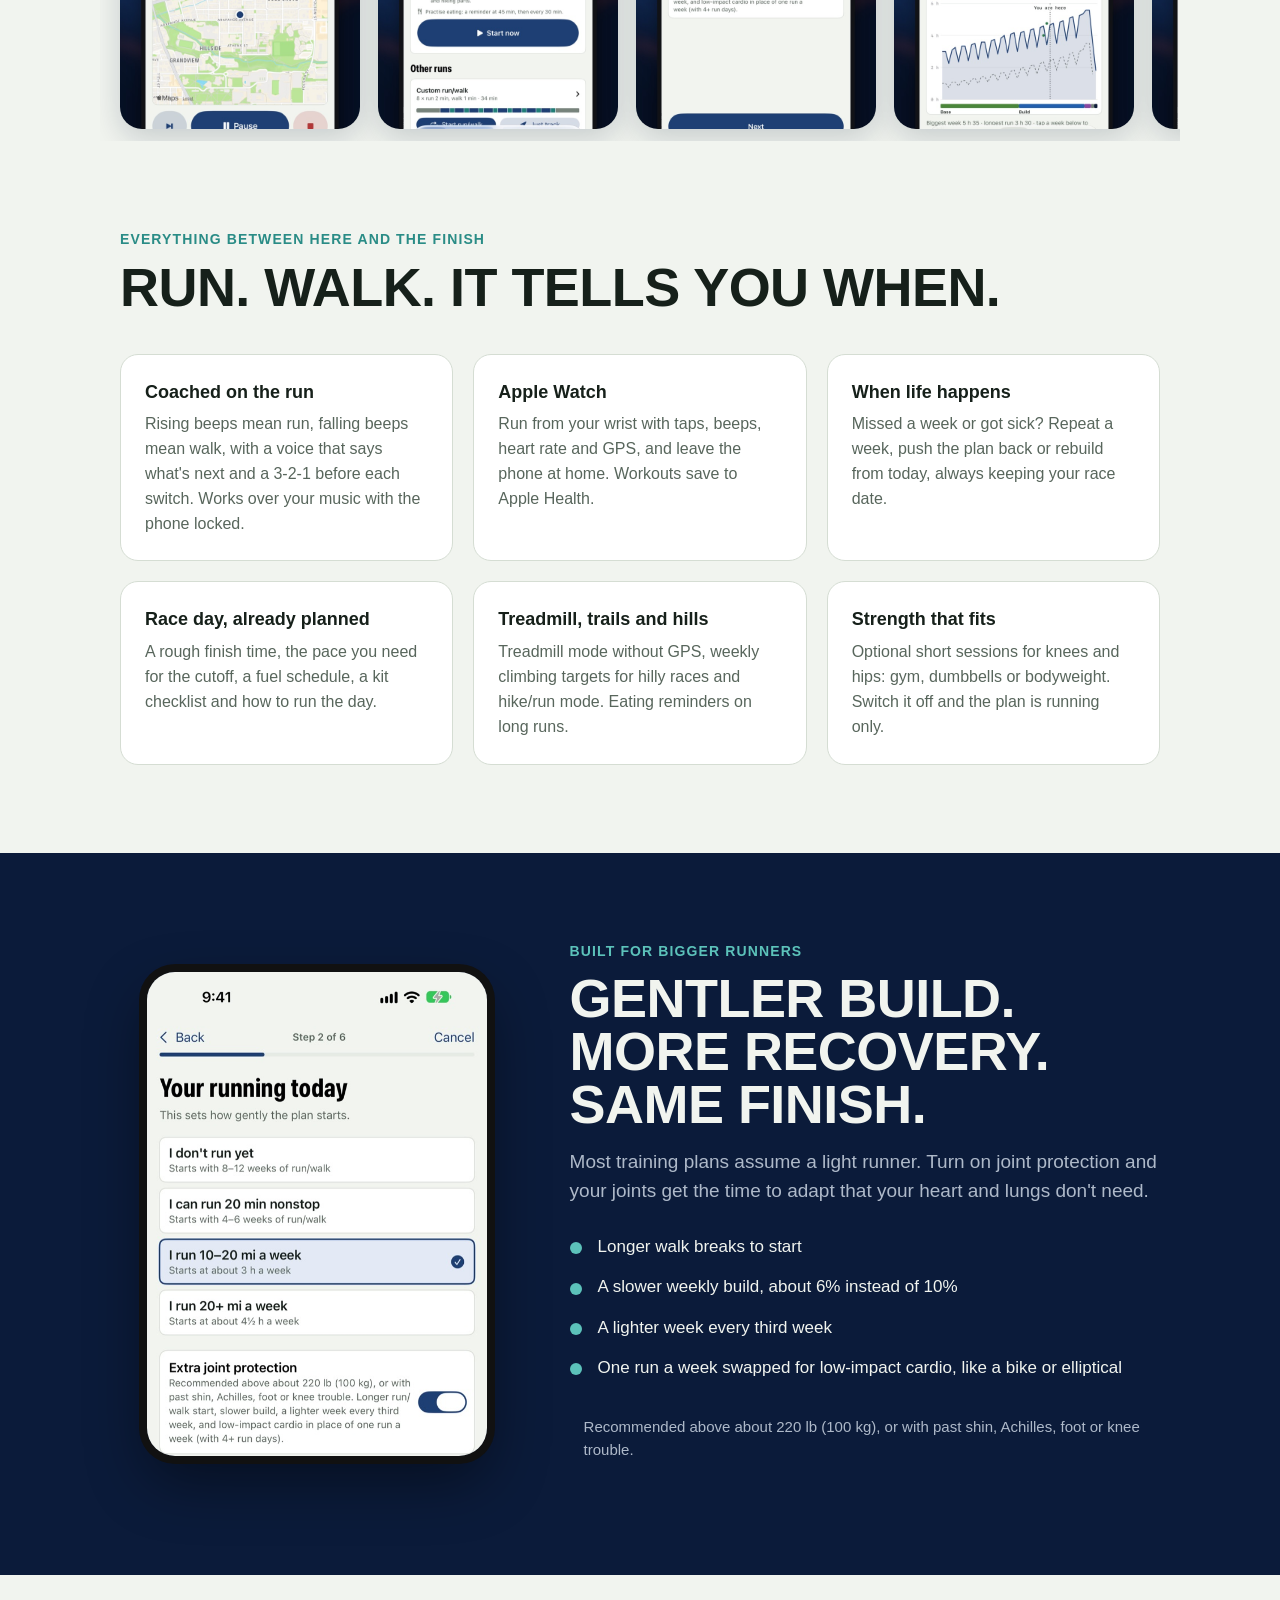
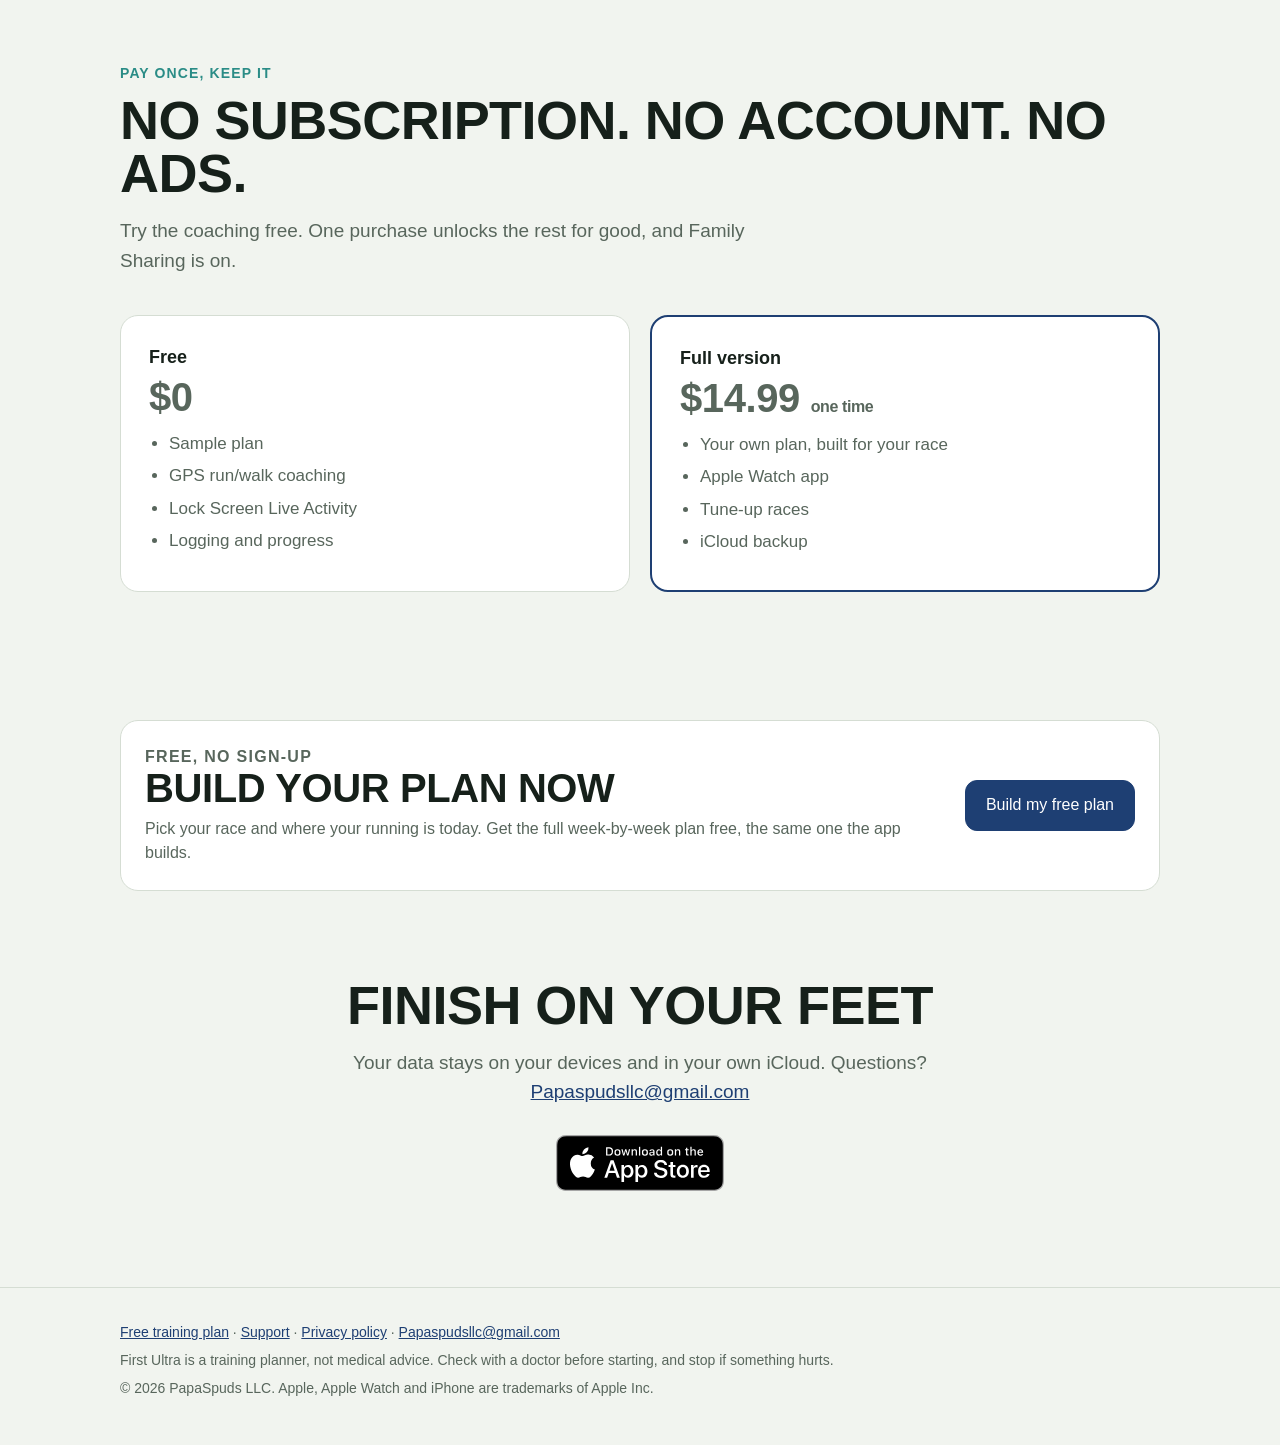
==== commit 8ce1d65a: "Free plan builder: full week-by-week plan from the app's engine plan.html builds the same plan as th" ====
--- a/index.html
+++ b/index.html
@@ -13,15 +13,15 @@
 </head><body>
 <header class="top"><div class="wrap">
 <a class="brand" href="index.html"><img src="assets/icon.png" alt="" width="32" height="32">First Ultra</a>
-<nav><a href="index.html" aria-current=page>Home</a><a href="support.html">Support</a><a href="privacy.html">Privacy</a></nav>
+<nav><a href="plan.html">Free plan</a><a href="support.html">Support</a><a href="privacy.html">Privacy</a></nav>
 </div></header>
 <main>
 <div class="hero"><div class="wrap">
 <div>
 <h1 class="display">Zero to your first ultra</h1>
 <p class="lede">Run/walk training for your first 50K, 50 miles, 100K or 100 miles, with a gentler plan for bigger runners. Coached on every run, on iPhone and Apple Watch.</p>
-<a class="badge" href="https://apps.apple.com/us/app/first-ultra/id6824324954"><img src="assets/app-store-badge.svg" alt="Download on the App Store" width="168" height="56"></a>
-<p class="terms">Free to download. Pay once to unlock. No subscription, no account, no ads.</p>
+<a class="badge" href="https://apps.apple.com/app/apple-store/id6824324954?pt=129112491&amp;ct=Website&amp;mt=8"><img src="assets/app-store-badge.svg" alt="Download on the App Store" width="168" height="56"></a>
+<p class="terms">Free to download. Pay once to unlock. No subscription, no account, no ads.<br><a href="plan.html" style="color:var(--cream)">Or build a free training plan on the web →</a></p>
 </div>
 <div class="phone"><video src="assets/preview.mp4" poster="assets/poster.jpg" autoplay muted loop playsinline preload="metadata" aria-label="First Ultra app preview: plan, run/walk cues and race day"></video></div>
 </div></div>
@@ -82,10 +82,19 @@
 </div>
 </div></section>
 
+<section style="padding-top:0"><div class="wrap">
+<div class="card plancard">
+<div><p class="kicker">Free, no sign-up</p>
+<h2 class="display h2">Build your plan now</h2>
+<p>Pick your race and where your running is today. Get the full week-by-week plan free, the same one the app builds.</p></div>
+<a class="btn primary" href="plan.html">Build my free plan</a>
+</div>
+</div></section>
+
 <section class="cta" style="padding-top:0"><div class="wrap">
 <h2 class="display h2">Finish on your feet</h2>
 <p class="sub">Your data stays on your devices and in your own iCloud. Questions? <a href="mailto:Papaspudsllc@gmail.com">Papaspudsllc@gmail.com</a></p>
-<a class="badge" href="https://apps.apple.com/us/app/first-ultra/id6824324954"><img src="assets/app-store-badge.svg" alt="Download on the App Store" width="168" height="56"></a>
+<a class="badge" href="https://apps.apple.com/app/apple-store/id6824324954?pt=129112491&amp;ct=Website&amp;mt=8"><img src="assets/app-store-badge.svg" alt="Download on the App Store" width="168" height="56"></a>
 </div></section>
 
 <script>
@@ -96,7 +105,7 @@
 
 </main>
 <footer class="foot"><div class="wrap">
-<p><a href="support.html">Support</a> · <a href="privacy.html">Privacy policy</a> · <a href="mailto:Papaspudsllc@gmail.com">Papaspudsllc@gmail.com</a></p>
+<p><a href="plan.html">Free training plan</a> · <a href="support.html">Support</a> · <a href="privacy.html">Privacy policy</a> · <a href="mailto:Papaspudsllc@gmail.com">Papaspudsllc@gmail.com</a></p>
 <p>First Ultra is a training planner, not medical advice. Check with a doctor before starting, and stop if something hurts.</p>
 <p>© 2026 PapaSpuds LLC. Apple, Apple Watch and iPhone are trademarks of Apple Inc.</p>
 </div></footer>
--- a/assets/site.css
+++ b/assets/site.css
@@ -53,7 +53,7 @@
 /* Bigger runners */
 .big{background:var(--navy);color:var(--cream)}
 .big .wrap{display:grid;grid-template-columns:.8fr 1.2fr;gap:56px;align-items:center}
-.big img{width:min(340px,80vw);justify-self:center;border-radius:28px;box-shadow:0 0 0 8px #111,0 24px 60px rgba(0,0,0,.45)}
+.big .wrap > img{width:min(340px,80vw);justify-self:center;border-radius:28px;box-shadow:0 0 0 8px #111,0 24px 60px rgba(0,0,0,.45)}
 .big .sub{color:var(--cream-muted)}
 .big ul{list-style:none;padding:0;margin:28px 0 0;display:grid;gap:14px}
 .big li{padding-left:28px;position:relative}
@@ -96,3 +96,145 @@
 .store{display:inline-flex;flex-direction:column;justify-content:center;height:56px;padding:0 22px;border-radius:12px;background:#000;color:#fff;border:1px solid #A6A6A6;font-size:24px;font-weight:600;line-height:1;letter-spacing:-.01em;text-align:left}
 .store small{font-size:12px;font-weight:500;margin-bottom:3px;letter-spacing:0}
 .badge{text-decoration:none}
+
+/* ---------- Plan builder ---------- */
+:root{--sunk:#E6EBE4;--accent-soft:#E1E8F3;--accent-ink:#fff;
+--ph-foundation:#A3864F;--ph-base:#4A8638;--ph-build:#1E3F73;--ph-peak:#8A47A2;--ph-taper:#76837B;--ph-race:#C2410C;
+--ok:#2C7A4B;--warn:#9A620E;--bad:#B23636;--ok-soft:#E1F0E6;--warn-soft:#F7ECD8;--bad-soft:#F6E1E1}
+@media(prefers-color-scheme:dark){:root{--sunk:#202922;--accent-soft:#1B2A3E;--accent-ink:#0B1626;
+--ph-foundation:#CDB383;--ph-base:#86BA6F;--ph-build:#8DB2E8;--ph-peak:#BE8AD2;--ph-taper:#939F98;--ph-race:#F07B45;
+--ok:#5FC28B;--warn:#E3AA4C;--bad:#EC7A7A;--ok-soft:#183324;--warn-soft:#3A2C14;--bad-soft:#3D1D1D}}
+.num{font-variant-numeric:tabular-nums}
+.eyebrow{font-size:12px;font-weight:600;letter-spacing:.08em;text-transform:uppercase;color:var(--muted)}
+.hint{font-size:14px;color:var(--muted);max-width:70ch;margin:10px 0 0}
+.plan-hero{background:radial-gradient(120% 90% at 30% 0%,#183466 0%,var(--navy) 55%,#060E20 100%);color:var(--cream)}
+.plan-hero .wrap{padding-top:56px;padding-bottom:120px}
+.plan-hero h1{font-size:clamp(42px,6.4vw,76px);margin:0 0 16px}
+.plan-hero .lede{font-size:clamp(17px,2vw,20px);color:var(--cream-muted);max-width:34em;margin:0}
+.plan-hero .kicker{color:#5CC2BA}
+.planwrap{margin-top:-84px;padding-bottom:64px}
+.planform{display:grid;gap:20px;padding:24px;box-shadow:0 20px 50px rgba(11,27,58,.14)}
+.pf-row{display:grid;grid-template-columns:repeat(3,minmax(0,1fr));gap:16px}
+.field{display:grid;gap:6px;min-width:0;align-content:start}
+.field > label,.field > .lbl{font-size:12px;font-weight:600;color:var(--muted);letter-spacing:.05em;text-transform:uppercase}
+.planform select,.planform input[type=date]{width:100%;font:inherit;color:inherit;background:var(--bg);border:1px solid var(--line);border-radius:10px;padding:10px 12px;min-height:44px}
+.seg{display:flex;border:1px solid var(--line);border-radius:10px;overflow:hidden;background:var(--bg)}
+.seg label{position:relative;flex:1}
+.seg input{position:absolute;opacity:0;inset:0;cursor:pointer;margin:0}
+.seg span{display:block;text-align:center;padding:10px 8px;font-size:15px;font-weight:500;border-right:1px solid var(--line)}
+.seg label:last-child span{border-right:0}
+.seg input:checked + span{background:var(--accent);color:var(--accent-ink)}
+.seg input:focus-visible + span{outline:2px solid var(--accent);outline-offset:-2px}
+.levels{display:grid;grid-template-columns:repeat(4,minmax(0,1fr));gap:8px}
+.levels label{position:relative;border:1px solid var(--line);border-radius:10px;padding:10px 12px;background:var(--bg);cursor:pointer;font-size:15px;display:grid;gap:2px}
+.levels input{position:absolute;opacity:0;inset:0;cursor:pointer;margin:0}
+.levels small{color:var(--muted);font-size:13px}
+.levels label:has(input:checked){border-color:var(--accent);box-shadow:inset 0 0 0 1px var(--accent);background:var(--accent-soft)}
+.levels label:has(input:focus-visible){outline:2px solid var(--accent);outline-offset:2px}
+.toggle{display:flex;gap:12px;align-items:flex-start;background:var(--bg);border:1px solid var(--line);border-radius:10px;padding:12px 14px;cursor:pointer}
+.toggle input{width:20px;height:20px;margin:2px 0 0;accent-color:var(--accent);flex:none}
+.toggle small{display:block;color:var(--muted);font-size:14px;margin-top:2px}
+.btn{display:inline-flex;align-items:center;justify-content:center;border:1px solid var(--line);background:var(--card);color:var(--ink);border-radius:8px;padding:8px 14px;font:600 14px/1.2 inherit;cursor:pointer}
+.btn:hover{border-color:var(--muted)}
+.btn.small{padding:6px 11px;font-size:13px}
+.psec{margin-top:36px;padding:0;display:grid;gap:12px}
+.psec h2{font-size:clamp(28px,3.6vw,38px);margin:0}
+.psec-head{display:flex;align-items:end;justify-content:space-between;gap:12px;flex-wrap:wrap}
+.actions{display:flex;gap:8px;flex-wrap:wrap}
+.notes{display:grid;gap:8px}
+.note{display:flex;gap:10px;padding:10px 14px;border-radius:10px;font-size:15px}
+.note.warn{background:var(--warn-soft)}.note.bad{background:var(--bad-soft)}.note.info{background:var(--sunk)}
+.note b{flex:none}.note.warn b{color:var(--warn)}.note.bad b{color:var(--bad)}.note.info b{color:var(--muted)}
+.runway{display:grid;gap:8px;padding:14px 16px;border-radius:12px;font-size:15px}
+.runway p{margin:0}
+.runway.ok{background:var(--ok-soft)}.runway.warn{background:var(--warn-soft)}.runway.bad{background:var(--bad-soft)}
+.runway-top{display:flex;gap:10px;align-items:baseline;flex-wrap:wrap}
+.runway .verdict{font-weight:700}
+.runway.ok .verdict{color:var(--ok)}.runway.warn .verdict{color:var(--warn)}.runway.bad .verdict{color:var(--bad)}
+.bar{height:8px;background:color-mix(in srgb,var(--ink) 10%,transparent);border-radius:4px;overflow:hidden}
+.bar i{display:block;height:100%;border-radius:4px}
+.runway.ok .bar i{background:var(--ok)}.runway.warn .bar i{background:var(--warn)}.runway.bad .bar i{background:var(--bad)}
+.runway .btn{margin-left:6px}
+.tiles{display:grid;grid-template-columns:repeat(4,minmax(0,1fr));gap:12px}
+.tile{background:var(--card);border:1px solid var(--line);border-radius:14px;padding:16px;display:grid;gap:2px}
+.tile b{font-size:28px;font-weight:700;line-height:1.15}
+.tile span{font-size:14px;color:var(--muted)}
+.chartbox{background:var(--card);border:1px solid var(--line);border-radius:14px;padding:14px 10px 6px}
+.legend{display:flex;gap:16px;flex-wrap:wrap;font-size:13px;color:var(--muted);padding:0 6px 6px}
+.legend i{display:inline-block;width:14px;height:3px;vertical-align:middle;margin-right:6px;border-radius:2px}
+svg.chart{display:block;width:100%;height:auto;overflow:visible}
+.chart text{font-size:11px;fill:var(--muted);font-variant-numeric:tabular-nums}
+.chart .grid{stroke:var(--line)}
+.chart .area{fill:var(--accent);fill-opacity:.16}
+.chart .ridge{fill:none;stroke:var(--accent);stroke-width:2;stroke-linejoin:round}
+.chart .longline{fill:none;stroke:var(--ink);stroke-width:1.5;stroke-dasharray:4 4;opacity:.55}
+.chart .flag{fill:var(--ph-race)}.chart .pole{stroke:var(--ink);stroke-width:1.5}
+.chart .hit{fill:transparent;cursor:pointer}.chart .hit:hover{fill:var(--ink);fill-opacity:.05}
+.chart .phlbl{font-size:11px;font-weight:600;fill:var(--ink)}
+.phase{display:inline-flex;align-items:center;gap:6px;font-weight:600;color:var(--ink)}
+.phase::before{content:"";width:9px;height:9px;border-radius:2px;background:var(--ph)}
+.phases{display:grid;grid-template-columns:repeat(auto-fit,minmax(200px,1fr));gap:16px}
+.phases div{display:grid;gap:4px;align-content:start}
+.phases p{margin:0;font-size:14.5px;color:var(--muted)}
+.tag{display:inline-block;font-size:11px;font-weight:600;letter-spacing:.06em;text-transform:uppercase;padding:2px 7px;border-radius:4px;background:var(--sunk);color:var(--muted)}
+.weeks{display:grid;gap:8px}
+.wk{background:var(--card);border:1px solid var(--line);border-radius:14px;scroll-margin-top:72px}
+.wk summary{display:grid;grid-template-columns:40px minmax(0,1fr) auto;gap:12px;align-items:center;padding:12px 16px;cursor:pointer;list-style:none}
+.wk summary::-webkit-details-marker{display:none}
+.wk-n{font-size:22px;font-weight:700;color:var(--muted)}
+.wk-main{display:grid;gap:2px;min-width:0}
+.wk-main span{font-size:14px}
+.wk-stats{text-align:right;font-weight:600;display:grid}
+.wk-stats small{font-weight:400;font-size:13px;color:var(--muted)}
+.wk[open] summary{border-bottom:1px solid var(--line)}
+.wk-tip{margin:12px 16px 0;font-size:14.5px;color:var(--muted)}
+.days{list-style:none;margin:0;padding:4px 16px 8px}
+.day{display:grid;grid-template-columns:48px minmax(0,1fr);gap:4px 14px;padding:12px 0;border-bottom:1px solid var(--line)}
+.day:last-child{border-bottom:0}
+.dd{display:grid;line-height:1.1}
+.dd .dow{font-size:12px;font-weight:600;text-transform:uppercase;letter-spacing:.06em;color:var(--muted)}
+.dd .dom{font-size:24px;font-weight:600}
+.sessions{display:grid;gap:10px;min-width:0}
+.sess{display:grid;gap:3px}
+.sess p{margin:0;font-size:14.5px;color:var(--muted)}
+.sess-top{display:flex;align-items:baseline;gap:8px;flex-wrap:wrap}
+.sess-top b{font-weight:600}
+.sess-top .mins{font-size:14px;color:var(--muted)}
+.k-long .tag,.k-hike .tag{background:color-mix(in srgb,var(--accent) 16%,transparent);color:var(--accent)}
+.k-quality .tag{background:color-mix(in srgb,var(--ph-peak) 16%,transparent);color:var(--ph-peak)}
+.k-b2b .tag{background:color-mix(in srgb,var(--accent) 12%,transparent);color:var(--accent)}
+.k-cross .tag,.k-runwalk .tag{background:color-mix(in srgb,var(--teal) 16%,transparent);color:var(--teal)}
+.k-race .tag{background:var(--ph-race);color:#fff}
+.k-strength .tag{background:var(--sunk);color:var(--ink)}
+.rest{color:var(--muted);font-size:14.5px;padding-top:4px}
+.exlist{margin:4px 0 0;padding-left:18px;font-size:14px;color:var(--muted);columns:2;column-gap:24px}
+.exlist .num{color:var(--ink)}
+.appcta{margin-top:0}
+.appcta .wrap{grid-template-columns:1.2fr .8fr}
+.appcta .h2{margin-bottom:12px}
+.plancard{display:grid;grid-template-columns:1fr auto;gap:24px;align-items:center;margin-top:40px}
+.plancard .h2{font-size:clamp(28px,3.6vw,40px);margin:0 0 8px}
+.plancard p{margin:0;color:var(--muted)}
+.btn.primary{background:var(--accent);border-color:var(--accent);color:var(--accent-ink);padding:12px 20px;font-size:16px;border-radius:12px;text-decoration:none}
+@media(max-width:820px){
+  .pf-row{grid-template-columns:1fr 1fr}
+  .pf-row > .field:first-child{grid-column:1 / -1}
+  .levels,.tiles{grid-template-columns:1fr 1fr}
+  .appcta .wrap{grid-template-columns:1fr}
+  .appcta .wrap > :first-child{order:0}
+  .plancard{grid-template-columns:1fr}
+}
+@media(max-width:560px){
+  .planform{padding:18px}
+  .pf-row{grid-template-columns:1fr}
+  .exlist{columns:1}
+  .wk summary{grid-template-columns:30px minmax(0,1fr) auto;padding:12px}
+  .days{padding:4px 12px 8px}
+  .day{grid-template-columns:40px minmax(0,1fr)}
+}
+@media print{
+  .top,.foot,.planform,.appcta,.plan-hero,.actions,.chartbox .legend{display:none!important}
+  body{background:#fff;color:#000;font-size:12px}
+  .planwrap{margin:0}
+  .wk{break-inside:avoid;border-color:#ccc}
+}
